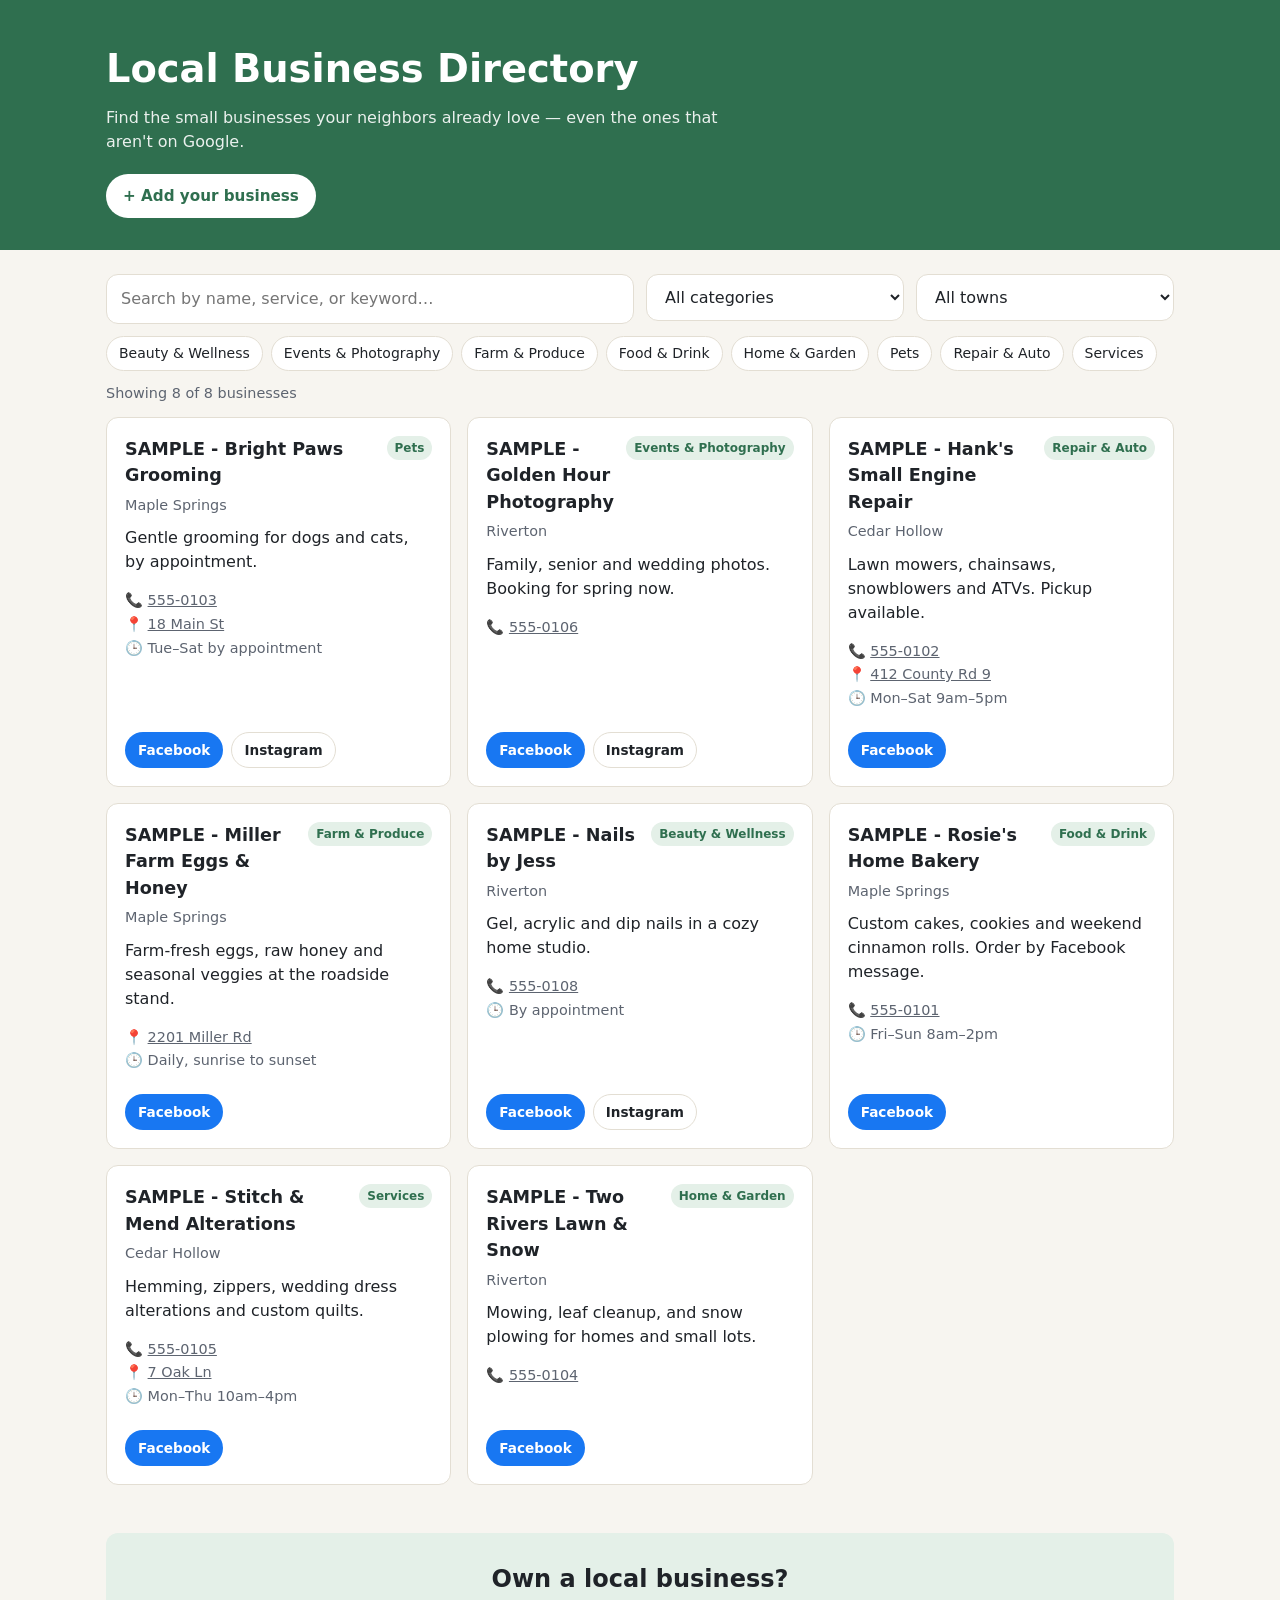
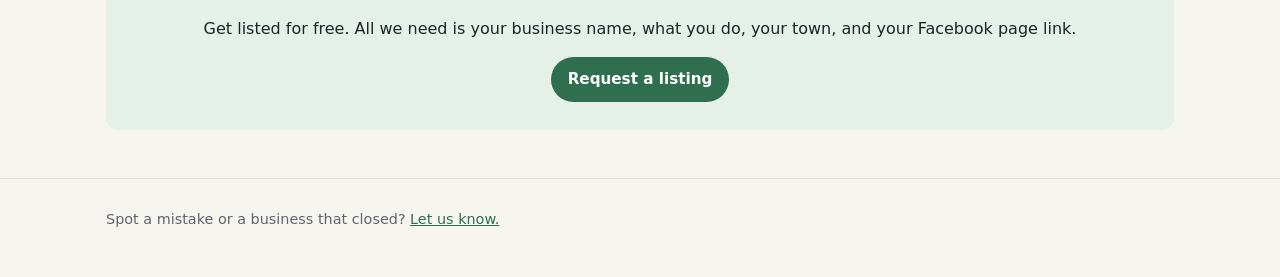
==== index.html @ ac179cc7 "Build static small business directory site Searchable, filterable directory driven by a single CSV f" ====
<!doctype html>
<html lang="en">
<head>
  <meta charset="utf-8">
  <meta name="viewport" content="width=device-width, initial-scale=1">
  <title>Local Business Directory</title>
  <meta name="description" content="A directory of local small businesses, including the ones you can only find on Facebook.">
  <link rel="stylesheet" href="styles.css">
</head>
<body>
  <header class="site-header">
    <div class="wrap">
      <h1 id="site-name">Local Business Directory</h1>
      <p id="tagline" class="tagline"></p>
      <a id="add-business" class="btn btn-primary" href="#add">+ Add your business</a>
    </div>
  </header>

  <main class="wrap">
    <section class="filters" aria-label="Search and filter">
      <label class="search">
        <span class="visually-hidden">Search businesses</span>
        <input id="search" type="search" placeholder="Search by name, service, or keyword…" autocomplete="off">
      </label>
      <div class="selects">
        <label>
          <span class="visually-hidden">Category</span>
          <select id="category-filter"><option value="">All categories</option></select>
        </label>
        <label>
          <span class="visually-hidden">Town</span>
          <select id="town-filter"><option value="">All towns</option></select>
        </label>
      </div>
    </section>

    <div id="category-chips" class="chips" aria-label="Quick categories"></div>

    <p id="result-count" class="result-count" aria-live="polite"></p>

    <section id="results" class="grid" aria-label="Businesses"></section>

    <p id="empty" class="empty" hidden>No businesses match that search. Try a different word or clear the filters.</p>
    <p id="error" class="empty" hidden></p>

    <section id="add" class="add-section">
      <h2>Own a local business?</h2>
      <p>Get listed for free. All we need is your business name, what you do, your town, and your Facebook page link.</p>
      <a id="add-business-2" class="btn btn-primary" href="#">Request a listing</a>
    </section>
  </main>

  <footer class="site-footer">
    <div class="wrap">
      <p>Spot a mistake or a business that closed? <a id="corrections-link" href="#add">Let us know.</a></p>
    </div>
  </footer>

  <template id="card-template">
    <article class="card">
      <div class="card-head">
        <h3 class="card-name"></h3>
        <span class="badge card-category"></span>
      </div>
      <p class="card-town"></p>
      <p class="card-desc"></p>
      <ul class="card-details"></ul>
      <div class="card-links"></div>
    </article>
  </template>

  <script src="config.js"></script>
  <script src="app.js"></script>
</body>
</html>
---- styles.css ----
:root {
  --bg: #f7f5f0;
  --surface: #ffffff;
  --text: #1f2328;
  --muted: #5d6470;
  --border: #e3ded3;
  --accent: #2f6f4f;
  --accent-text: #ffffff;
  --accent-soft: #e4f0e8;
  --fb: #1877f2;
  --header-bg: #2f6f4f;
  --header-text: #ffffff;
  --radius: 12px;
}

@media (prefers-color-scheme: dark) {
  :root {
    --bg: #15181c;
    --surface: #1e2328;
    --text: #e8eaed;
    --muted: #a0a7b1;
    --border: #2e353d;
    --accent: #5fb98a;
    --accent-text: #0e1a13;
    --accent-soft: #23342b;
    --fb: #4c95f5;
    --header-bg: #1d3a2b;
    --header-text: #f1f5f2;
  }
}

* { box-sizing: border-box; }

body {
  margin: 0;
  background: var(--bg);
  color: var(--text);
  font-family: system-ui, -apple-system, "Segoe UI", Roboto, sans-serif;
  line-height: 1.5;
}

.wrap {
  max-width: 1100px;
  margin: 0 auto;
  padding: 0 16px;
}

a { color: var(--accent); }

.visually-hidden {
  position: absolute;
  width: 1px; height: 1px;
  overflow: hidden;
  clip: rect(0 0 0 0);
  white-space: nowrap;
}

/* Header */
.site-header {
  background: var(--header-bg);
  color: var(--header-text);
  padding: 40px 0 32px;
}
.site-header h1 { margin: 0 0 8px; font-size: clamp(1.6rem, 4vw, 2.4rem); }
.tagline { margin: 0 0 20px; max-width: 640px; opacity: 0.9; }
.site-header .btn-primary { background: var(--header-text); color: var(--header-bg); }

/* Buttons */
.btn {
  display: inline-block;
  padding: 10px 16px;
  border-radius: 999px;
  font-weight: 600;
  text-decoration: none;
  border: 1px solid transparent;
  font-size: 0.95rem;
}
.btn-primary { background: var(--accent); color: var(--accent-text); }
.btn-outline { border-color: var(--border); color: var(--text); background: var(--surface); }
.btn-fb { background: var(--fb); color: #fff; }
.btn:hover { filter: brightness(1.08); }

/* Filters */
.filters {
  display: flex;
  flex-wrap: wrap;
  gap: 12px;
  margin: 24px 0 12px;
}
.search { flex: 1 1 320px; }
.selects { display: flex; gap: 12px; flex-wrap: wrap; flex: 1 1 320px; }
.selects label { flex: 1 1 140px; }
input, select {
  width: 100%;
  padding: 12px 14px;
  font: inherit;
  color: var(--text);
  background: var(--surface);
  border: 1px solid var(--border);
  border-radius: var(--radius);
}
input:focus, select:focus { outline: 2px solid var(--accent); outline-offset: 1px; }

/* Chips */
.chips { display: flex; flex-wrap: wrap; gap: 8px; margin-bottom: 8px; }
.chip {
  border: 1px solid var(--border);
  background: var(--surface);
  color: var(--text);
  border-radius: 999px;
  padding: 6px 12px;
  font: inherit;
  font-size: 0.875rem;
  cursor: pointer;
}
.chip[aria-pressed="true"] { background: var(--accent); color: var(--accent-text); border-color: var(--accent); }

.result-count { color: var(--muted); font-size: 0.9rem; margin: 12px 0; }

/* Cards */
.grid {
  display: grid;
  grid-template-columns: repeat(auto-fill, minmax(280px, 1fr));
  gap: 16px;
}
.card {
  background: var(--surface);
  border: 1px solid var(--border);
  border-radius: var(--radius);
  padding: 18px;
  display: flex;
  flex-direction: column;
  gap: 6px;
}
.card-head { display: flex; justify-content: space-between; align-items: flex-start; gap: 8px; }
.card-name { margin: 0; font-size: 1.1rem; }
.badge {
  background: var(--accent-soft);
  color: var(--accent);
  font-size: 0.75rem;
  font-weight: 600;
  padding: 3px 8px;
  border-radius: 999px;
  white-space: nowrap;
}
.card-town { margin: 0; color: var(--muted); font-size: 0.9rem; }
.card-desc { margin: 4px 0; }
.card-details { list-style: none; padding: 0; margin: 4px 0; font-size: 0.9rem; color: var(--muted); }
.card-details li { margin: 2px 0; }
.card-details a { color: inherit; }
.card-links { display: flex; flex-wrap: wrap; gap: 8px; margin-top: auto; padding-top: 10px; }
.card-links .btn { padding: 7px 12px; font-size: 0.85rem; }

.empty { text-align: center; color: var(--muted); padding: 32px 0; }

/* Add section */
.add-section {
  margin: 48px 0;
  padding: 28px;
  background: var(--accent-soft);
  border-radius: var(--radius);
  text-align: center;
}
.add-section h2 { margin-top: 0; }

.site-footer { border-top: 1px solid var(--border); color: var(--muted); font-size: 0.9rem; padding: 16px 0 32px; }
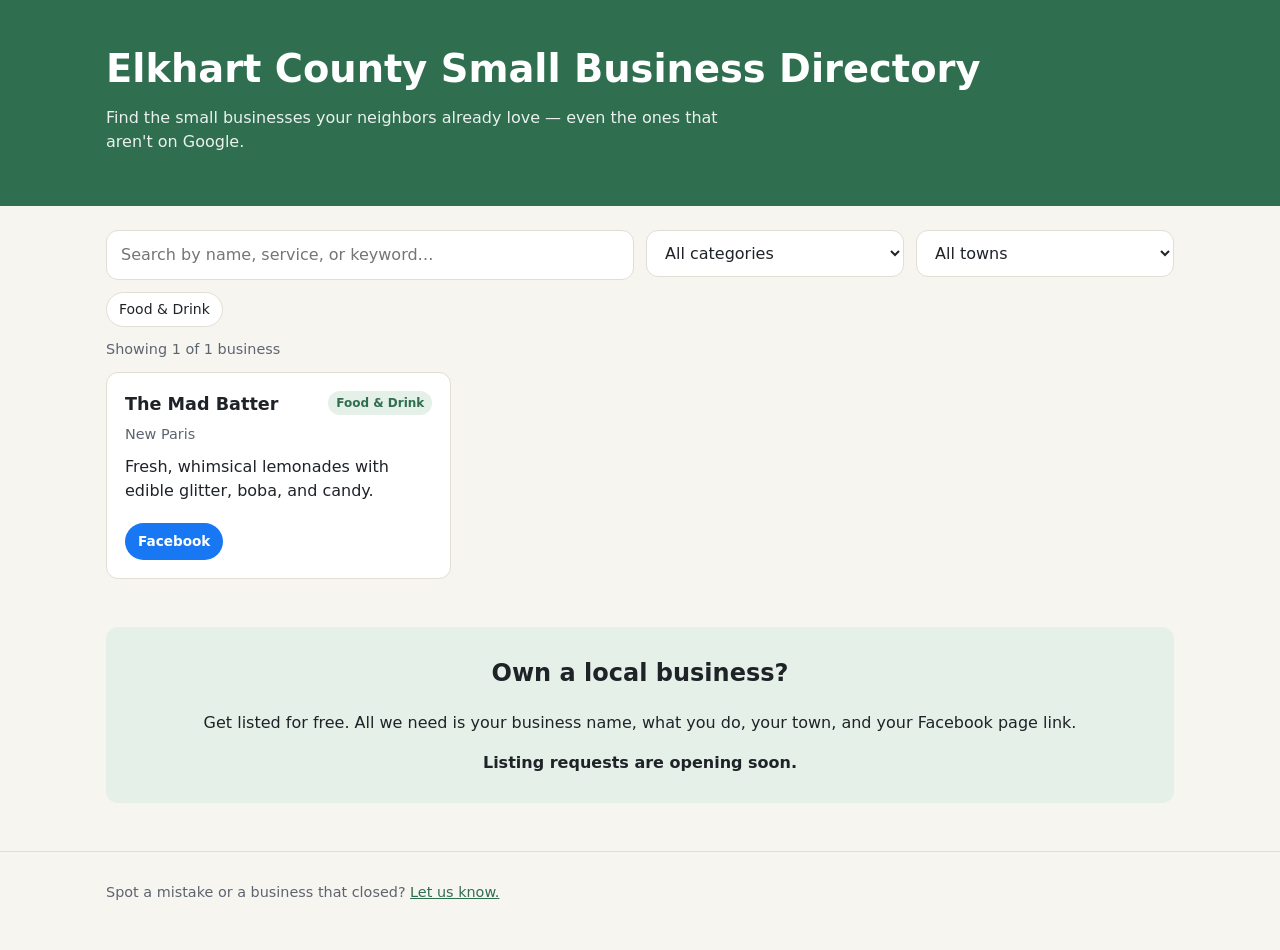
==== commit 285aa98e: "Set up for Elkhart County and add The Mad Batter Replace sample listings with the first real busines" ====
--- a/index.html
+++ b/index.html
@@ -47,6 +47,7 @@
       <h2>Own a local business?</h2>
       <p>Get listed for free. All we need is your business name, what you do, your town, and your Facebook page link.</p>
       <a id="add-business-2" class="btn btn-primary" href="#">Request a listing</a>
+      <p id="add-note" class="add-note"></p>
     </section>
   </main>
 
--- a/styles.css
+++ b/styles.css
@@ -164,3 +164,6 @@
 .add-section h2 { margin-top: 0; }
 
 .site-footer { border-top: 1px solid var(--border); color: var(--muted); font-size: 0.9rem; padding: 16px 0 32px; }
+.add-note:empty { display: none; }
+.add-note { font-weight: 600; margin-bottom: 0; }
+[hidden] { display: none !important; }
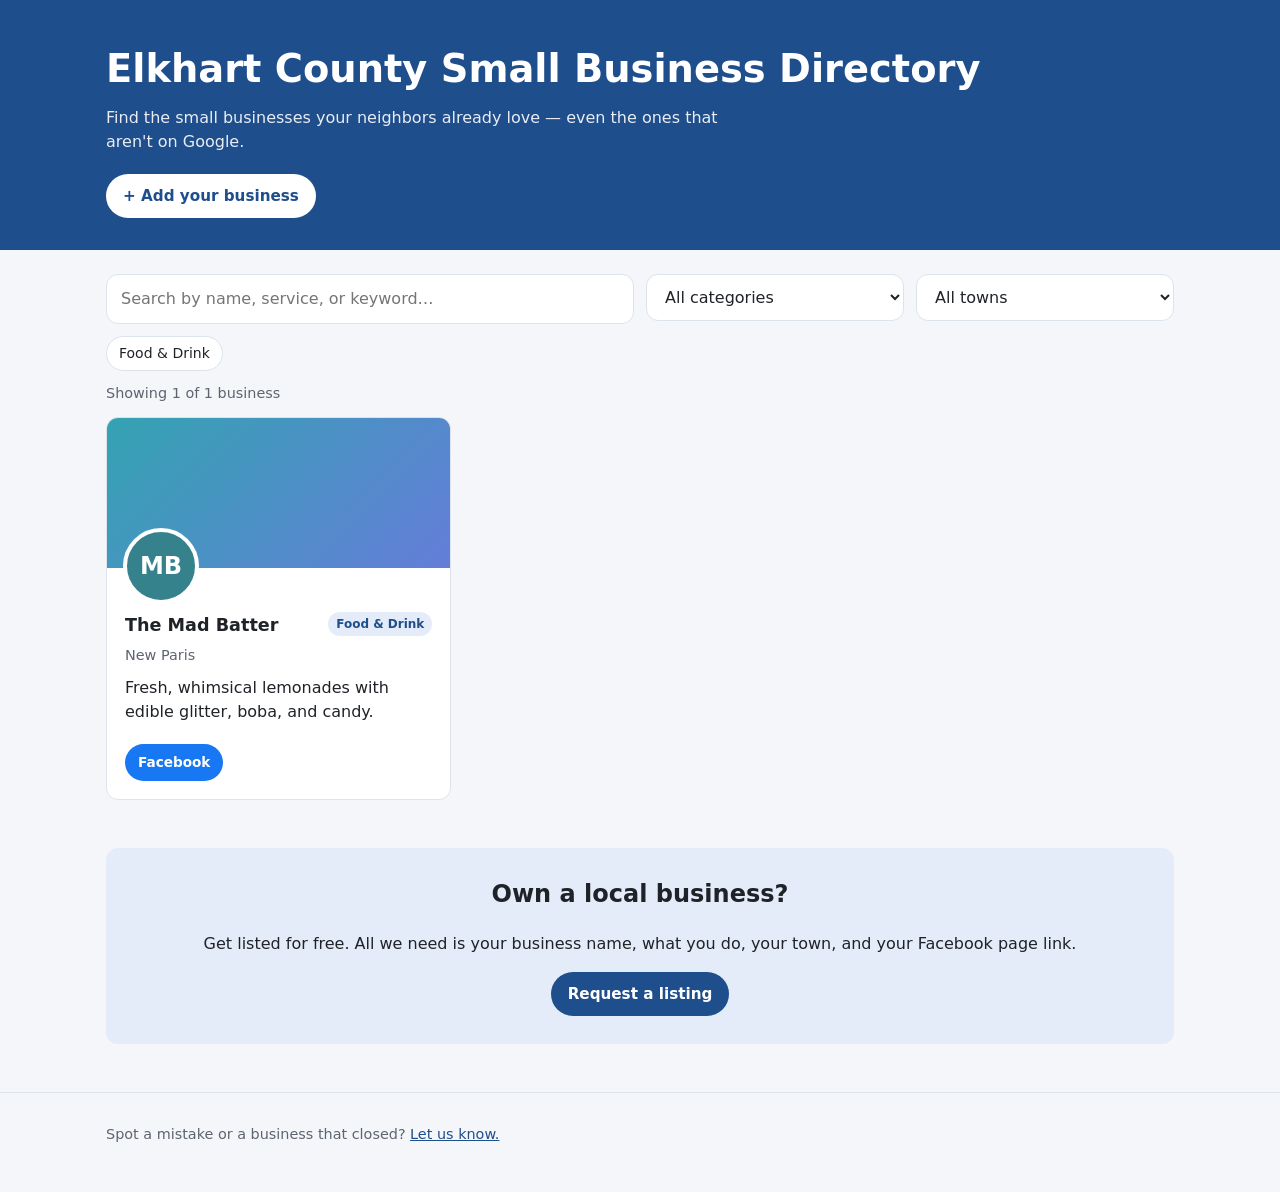
==== commit 03d33209: "Add Facebook-style cover photos and profile pictures to cards Each listing can name a logo and cover" ====
--- a/index.html
+++ b/index.html
@@ -59,14 +59,18 @@
 
   <template id="card-template">
     <article class="card">
-      <div class="card-head">
-        <h3 class="card-name"></h3>
-        <span class="badge card-category"></span>
+      <div class="card-cover"><img class="card-cover-img" alt="" loading="lazy"></div>
+      <div class="card-avatar"><img class="card-avatar-img" alt="" loading="lazy"><span class="card-initials"></span></div>
+      <div class="card-body">
+        <div class="card-head">
+          <h3 class="card-name"></h3>
+          <span class="badge card-category"></span>
+        </div>
+        <p class="card-town"></p>
+        <p class="card-desc"></p>
+        <ul class="card-details"></ul>
+        <div class="card-links"></div>
       </div>
-      <p class="card-town"></p>
-      <p class="card-desc"></p>
-      <ul class="card-details"></ul>
-      <div class="card-links"></div>
     </article>
   </template>
 
--- a/styles.css
+++ b/styles.css
@@ -1,14 +1,14 @@
 :root {
-  --bg: #f7f5f0;
+  --bg: #f4f6f9;
   --surface: #ffffff;
   --text: #1f2328;
   --muted: #5d6470;
-  --border: #e3ded3;
-  --accent: #2f6f4f;
+  --border: #dde3eb;
+  --accent: #1f4e8c;
   --accent-text: #ffffff;
-  --accent-soft: #e4f0e8;
+  --accent-soft: #e3ecf8;
   --fb: #1877f2;
-  --header-bg: #2f6f4f;
+  --header-bg: #1f4e8c;
   --header-text: #ffffff;
   --radius: 12px;
 }
@@ -20,12 +20,12 @@
     --text: #e8eaed;
     --muted: #a0a7b1;
     --border: #2e353d;
-    --accent: #5fb98a;
-    --accent-text: #0e1a13;
-    --accent-soft: #23342b;
+    --accent: #7fb0ec;
+    --accent-text: #0b1a2e;
+    --accent-soft: #1f2d40;
     --fb: #4c95f5;
-    --header-bg: #1d3a2b;
-    --header-text: #f1f5f2;
+    --header-bg: #18345a;
+    --header-text: #f1f5fa;
   }
 }
 
@@ -127,10 +127,37 @@
   background: var(--surface);
   border: 1px solid var(--border);
   border-radius: var(--radius);
-  padding: 18px;
+  overflow: hidden;
+  display: flex;
+  flex-direction: column;
+}
+.card-cover {
+  position: relative;
+  aspect-ratio: 16 / 7;
+  background: linear-gradient(135deg, hsl(var(--hue) 55% 45%), hsl(calc(var(--hue) + 40) 60% 62%));
+}
+.card-cover img { width: 100%; height: 100%; object-fit: cover; display: block; }
+.card-avatar {
+  position: relative;
+  width: 76px; height: 76px;
+  margin: -40px 0 0 16px;
+  border-radius: 50%;
+  border: 4px solid var(--surface);
+  background: hsl(var(--hue) 45% 38%);
+  color: #fff;
+  overflow: hidden;
+  display: grid;
+  place-items: center;
+  font-weight: 700;
+  font-size: 1.5rem;
+}
+.card-avatar img { width: 100%; height: 100%; object-fit: cover; position: absolute; inset: 0; background: #fff; }
+.card-body {
+  padding: 8px 18px 18px;
   display: flex;
   flex-direction: column;
   gap: 6px;
+  flex: 1;
 }
 .card-head { display: flex; justify-content: space-between; align-items: flex-start; gap: 8px; }
 .card-name { margin: 0; font-size: 1.1rem; }
